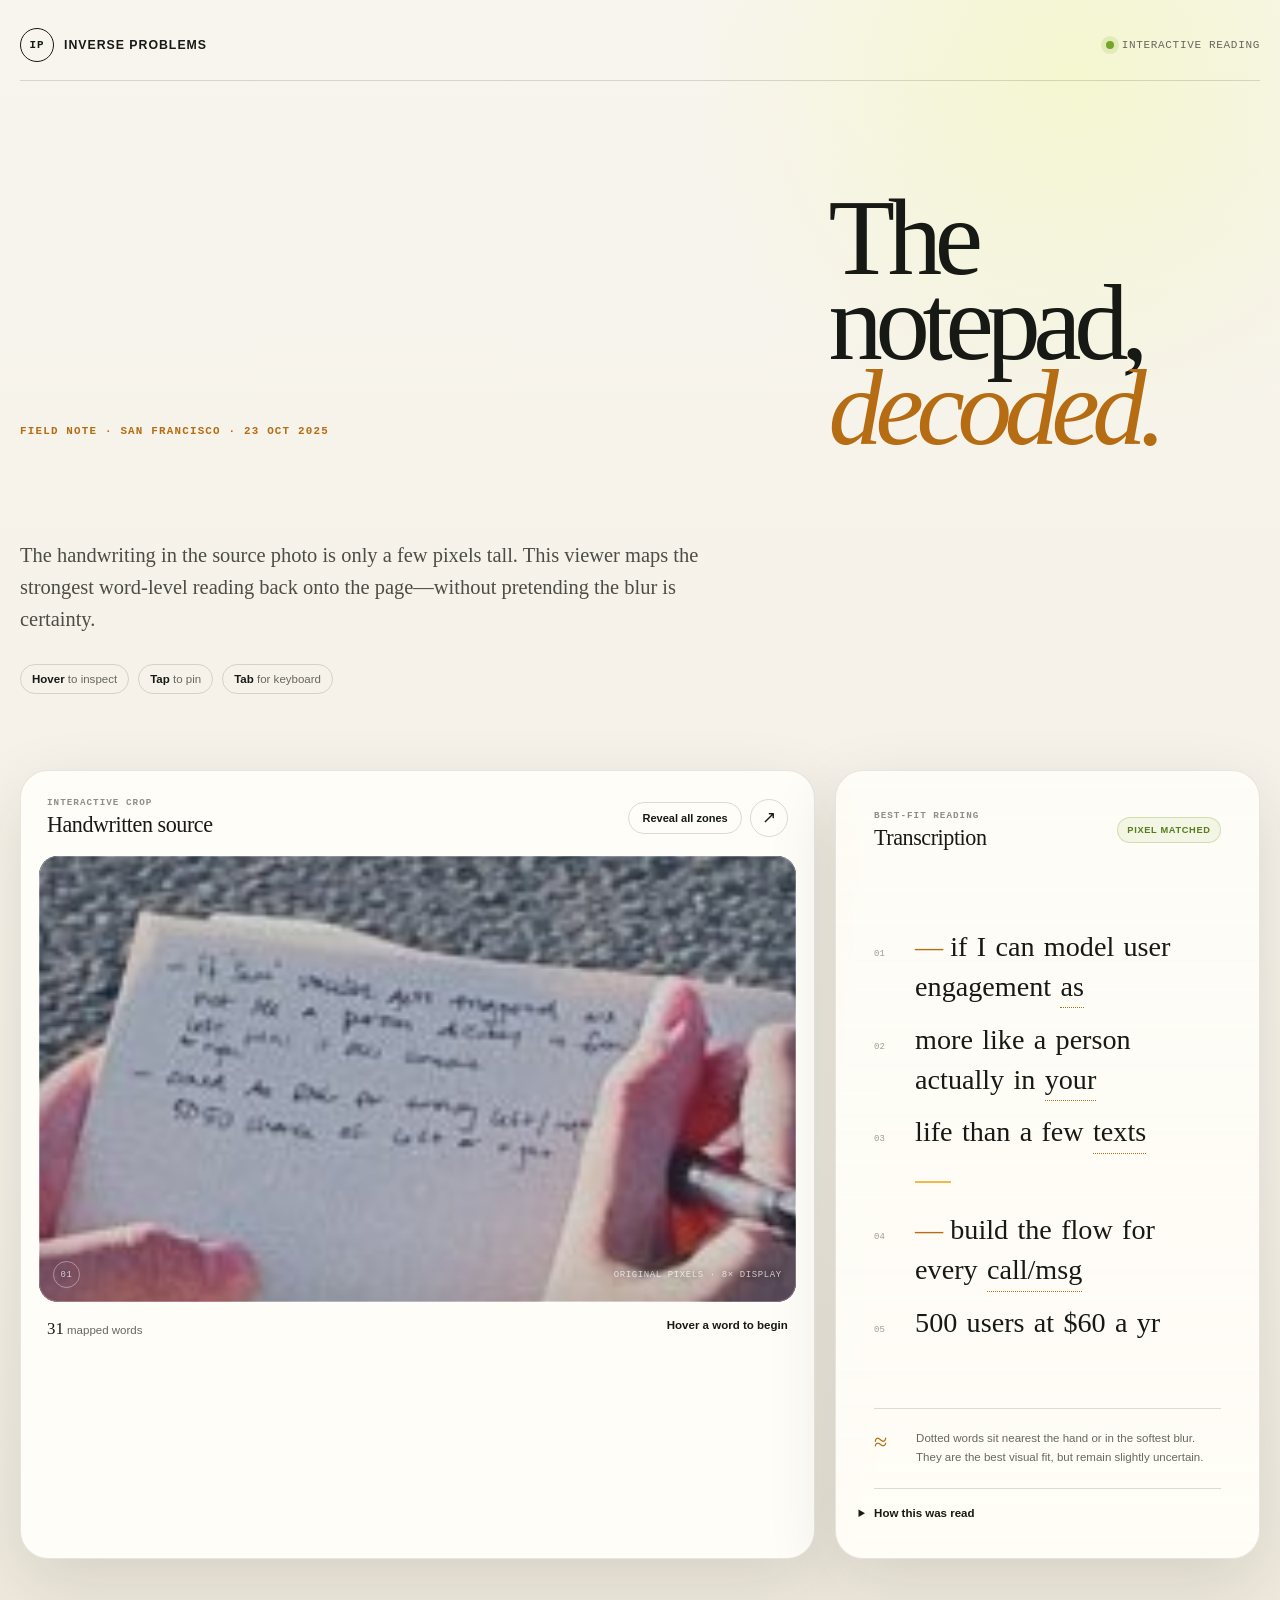
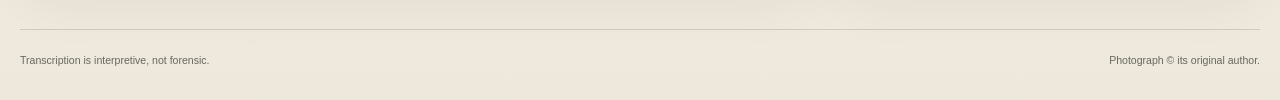
==== notepad-transcription/index.html @ 245bc633 "Add interactive notepad transcription" ====
<!DOCTYPE html>
<html lang="en">
  <head>
    <meta charset="utf-8">
    <meta name="viewport" content="width=device-width, initial-scale=1">
    <meta name="theme-color" content="#171915">
    <meta
      name="description"
      content="An interactive, word-by-word transcription of the handwritten notepad in Audrey Lo's October 23, 2025 photograph."
    >
    <link rel="canonical" href="https://yaroslavvb.github.io/inverse-problems/notepad-transcription/">
    <meta property="og:title" content="The notepad, decoded">
    <meta
      property="og:description"
      content="Hover or tap each handwritten word to inspect its best-fit transcription."
    >
    <meta property="og:type" content="website">
    <meta property="og:url" content="https://yaroslavvb.github.io/inverse-problems/notepad-transcription/">
    <meta
      property="og:image"
      content="https://yaroslavvb.github.io/inverse-problems/notepad-transcription/assets/og.png"
    >
    <meta name="twitter:card" content="summary_large_image">
    <meta name="twitter:title" content="The notepad, decoded">
    <meta
      name="twitter:description"
      content="A word-by-word interactive transcription of a tiny handwritten note."
    >
    <meta
      name="twitter:image"
      content="https://yaroslavvb.github.io/inverse-problems/notepad-transcription/assets/og.png"
    >
    <title>The notepad, decoded</title>
    <link rel="stylesheet" href="styles.css">
    <script src="app.js" defer></script>
  </head>
  <body>
    <a class="skip-link" href="#main-content">Skip to the transcription</a>

    <header class="site-header">
      <a class="brand" href="../" aria-label="Inverse Problems home">
        <span class="brand-mark" aria-hidden="true">IP</span>
        <span>Inverse Problems</span>
      </a>
      <div class="header-meta">
        <span class="live-dot" aria-hidden="true"></span>
        Interactive reading
      </div>
    </header>

    <main id="main-content">
      <section class="intro" aria-labelledby="page-title">
        <p class="eyebrow">Field note · San Francisco · 23 Oct 2025</p>
        <h1 id="page-title">The notepad,<br><em>decoded.</em></h1>
        <div class="intro-copy">
          <p>
            The handwriting in the source photo is only a few pixels tall. This viewer maps the
            strongest word-level reading back onto the page—without pretending the blur is certainty.
          </p>
          <div class="instructions" role="group" aria-label="How to use this page">
            <span><kbd>Hover</kbd> to inspect</span>
            <span><kbd>Tap</kbd> to pin</span>
            <span><kbd>Tab</kbd> for keyboard</span>
          </div>
        </div>
      </section>

      <section class="workspace" aria-label="Interactive photograph and transcription">
        <article class="viewer-card" aria-labelledby="viewer-title">
          <div class="card-toolbar">
            <div>
              <p class="micro-label">Interactive crop</p>
              <h2 id="viewer-title">Handwritten source</h2>
            </div>
            <div class="toolbar-actions">
              <button class="text-button" id="revealButton" type="button" aria-pressed="false">
                Reveal all zones
              </button>
              <button class="icon-button" id="sourceButton" type="button" aria-label="View the full source photograph">
                <span aria-hidden="true">↗</span>
              </button>
            </div>
          </div>

          <div class="note-frame" id="noteFrame">
            <svg
              id="noteSvg"
              viewBox="760 1420 190 112"
              role="img"
              aria-labelledby="noteTitle noteDescription"
              preserveAspectRatio="xMidYMid slice"
            >
              <title id="noteTitle">Close crop of handwritten notes held in two hands</title>
              <desc id="noteDescription">
                Hoverable regions align each handwritten word with a proposed transcription.
              </desc>
              <image href="assets/notepad.jpeg" x="0" y="0" width="1536" height="2048" />
              <g id="wordZones" aria-label="Mapped handwritten words"></g>
            </svg>

            <div class="hover-card" id="hoverCard" hidden>
              <span id="hoverLine">Line 01</span>
              <strong id="hoverWord">word</strong>
              <small id="hoverConfidence">High confidence</small>
            </div>

            <div class="image-caption" aria-hidden="true">
              <span>01</span>
              <span>Original pixels · 8× display</span>
            </div>
          </div>

          <div class="viewer-footer">
            <p>
              <span class="mapped-count" id="mappedCount">31</span>
              mapped words
            </p>
            <p class="active-readout" id="activeReadout" aria-live="polite">Hover a word to begin</p>
          </div>
        </article>

        <aside class="transcript-card" aria-labelledby="transcript-title">
          <div class="transcript-header">
            <div>
              <p class="micro-label">Best-fit reading</p>
              <h2 id="transcript-title">Transcription</h2>
            </div>
            <span class="confidence-pill">Pixel matched</span>
          </div>

          <div class="transcript" id="transcript" role="group" aria-label="Interactive transcript">
            <div class="transcript-line" data-line="1">
              <span class="line-number">01</span>
              <p></p>
            </div>
            <div class="transcript-line" data-line="2">
              <span class="line-number">02</span>
              <p></p>
            </div>
            <div class="transcript-line" data-line="3">
              <span class="line-number">03</span>
              <p></p>
            </div>
            <div class="transcript-break" aria-hidden="true"><span></span></div>
            <div class="transcript-line" data-line="4">
              <span class="line-number">04</span>
              <p></p>
            </div>
            <div class="transcript-line" data-line="5">
              <span class="line-number">05</span>
              <p></p>
            </div>
          </div>

          <div class="reading-note">
            <span class="note-symbol" aria-hidden="true">≈</span>
            <p>
              Dotted words sit nearest the hand or in the softest blur. They are the best visual fit,
              but remain slightly uncertain.
            </p>
          </div>

          <details class="method-note">
            <summary>How this was read</summary>
            <p>
              The original X image was checked at full resolution, then cropped, deskewed, isolated by
              color channel, and compared word by word. Enhancement clarified spacing—not missing pixels.
            </p>
          </details>
        </aside>
      </section>
    </main>

    <footer class="site-footer">
      <p>Transcription is interpretive, not forensic.</p>
      <p>Photograph © its original author.</p>
    </footer>

    <dialog class="source-dialog" id="sourceDialog" aria-labelledby="source-title">
      <div class="dialog-header">
        <div>
          <p class="micro-label">Source context</p>
          <h2 id="source-title">The full photograph</h2>
        </div>
        <button class="dialog-close" id="closeDialog" type="button" aria-label="Close full photograph">×</button>
      </div>
      <figure>
        <img src="assets/notepad.jpeg" alt="A person writing in a small notepad beside San Francisco Bay">
        <figcaption>The interactive area is the notepad near the lower center of the photograph.</figcaption>
      </figure>
    </dialog>

    <noscript>
      <div class="noscript-note">
        JavaScript is required for the hover mapping. The reading is: “if I can model user engagement as
        more like a person actually in your life than a few texts — build the flow for every call/msg —
        500 users at $60 a yr.”
      </div>
    </noscript>
  </body>
</html>
---- notepad-transcription/styles.css ----
:root {
  color-scheme: light;
  --ink: #171915;
  --muted: #66685f;
  --paper: #f4f0e7;
  --paper-deep: #e9e3d7;
  --card: #fffdf7;
  --acid: #e6ff59;
  --amber: #f2b84b;
  --amber-deep: #b56c12;
  --rule: rgba(23, 25, 21, 0.15);
  --shadow: 0 24px 70px rgba(36, 29, 18, 0.12);
}

* {
  box-sizing: border-box;
}

html {
  scroll-behavior: smooth;
}

body {
  margin: 0;
  min-width: 320px;
  background:
    radial-gradient(circle at 84% 4%, rgba(230, 255, 89, 0.2), transparent 24rem),
    linear-gradient(180deg, #f8f5ee 0%, var(--paper) 68%, #eee8dc 100%);
  color: var(--ink);
  font-family: "Avenir Next", Avenir, "Helvetica Neue", Arial, sans-serif;
  -webkit-font-smoothing: antialiased;
}

button,
summary,
a {
  -webkit-tap-highlight-color: transparent;
}

button {
  font: inherit;
}

.skip-link {
  position: fixed;
  z-index: 100;
  top: 1rem;
  left: 1rem;
  padding: 0.75rem 1rem;
  border-radius: 999px;
  background: var(--ink);
  color: white;
  transform: translateY(-160%);
  transition: transform 160ms ease;
}

.skip-link:focus {
  transform: translateY(0);
}

.site-header {
  width: min(1280px, calc(100% - 40px));
  margin: 0 auto;
  padding: 28px 0 18px;
  display: flex;
  align-items: center;
  justify-content: space-between;
  border-bottom: 1px solid var(--rule);
}

.brand {
  display: inline-flex;
  align-items: center;
  gap: 10px;
  color: inherit;
  font-size: 0.77rem;
  font-weight: 700;
  letter-spacing: 0.08em;
  text-decoration: none;
  text-transform: uppercase;
}

.brand-mark {
  width: 34px;
  height: 34px;
  display: grid;
  place-items: center;
  border: 1px solid var(--ink);
  border-radius: 50%;
  font-family: ui-monospace, SFMono-Regular, Menlo, monospace;
  font-size: 0.68rem;
}

.header-meta {
  display: flex;
  align-items: center;
  gap: 8px;
  color: var(--muted);
  font-family: ui-monospace, SFMono-Regular, Menlo, monospace;
  font-size: 0.69rem;
  letter-spacing: 0.06em;
  text-transform: uppercase;
}

.live-dot {
  width: 8px;
  height: 8px;
  border-radius: 50%;
  background: #77a527;
  box-shadow: 0 0 0 5px rgba(119, 165, 39, 0.14);
}

main {
  width: min(1280px, calc(100% - 40px));
  margin: 0 auto;
}

.intro {
  display: grid;
  grid-template-columns: minmax(0, 1.25fr) minmax(290px, 0.75fr);
  gap: clamp(32px, 7vw, 108px);
  align-items: end;
  padding: clamp(68px, 9vw, 132px) 0 clamp(48px, 6vw, 84px);
}

.eyebrow,
.micro-label {
  margin: 0 0 14px;
  color: var(--amber-deep);
  font-family: ui-monospace, SFMono-Regular, Menlo, monospace;
  font-size: 0.68rem;
  font-weight: 700;
  letter-spacing: 0.11em;
  text-transform: uppercase;
}

h1,
h2,
p {
  margin-top: 0;
}

h1 {
  margin-bottom: 0;
  font-family: Georgia, "Times New Roman", serif;
  font-size: clamp(3.65rem, 8.5vw, 8.2rem);
  font-weight: 400;
  letter-spacing: -0.068em;
  line-height: 0.78;
}

h1 em {
  color: var(--amber-deep);
  font-weight: 400;
}

.intro-copy > p {
  margin-bottom: 28px;
  color: #4c4d46;
  font-family: Georgia, "Times New Roman", serif;
  font-size: clamp(1.08rem, 1.6vw, 1.32rem);
  line-height: 1.55;
}

.instructions {
  display: flex;
  flex-wrap: wrap;
  gap: 9px;
}

.instructions span {
  padding: 8px 11px;
  border: 1px solid var(--rule);
  border-radius: 999px;
  color: var(--muted);
  font-size: 0.72rem;
}

kbd {
  color: var(--ink);
  font-family: inherit;
  font-weight: 700;
}

.workspace {
  display: grid;
  grid-template-columns: minmax(0, 1.42fr) minmax(330px, 0.76fr);
  gap: 20px;
  align-items: stretch;
}

.viewer-card,
.transcript-card {
  min-width: 0;
  overflow: hidden;
  border: 1px solid rgba(23, 25, 21, 0.1);
  border-radius: 28px;
  background: var(--card);
  box-shadow: var(--shadow);
}

.viewer-card {
  padding: 18px;
}

.card-toolbar,
.transcript-header,
.dialog-header {
  display: flex;
  align-items: center;
  justify-content: space-between;
  gap: 16px;
}

.card-toolbar {
  padding: 8px 8px 18px;
}

.micro-label {
  margin-bottom: 4px;
  color: #8e8f86;
  font-size: 0.58rem;
}

h2 {
  margin-bottom: 0;
  font-family: Georgia, "Times New Roman", serif;
  font-size: 1.38rem;
  font-weight: 400;
  letter-spacing: -0.02em;
}

.toolbar-actions {
  display: flex;
  align-items: center;
  gap: 8px;
}

.text-button,
.icon-button,
.dialog-close {
  border: 1px solid var(--rule);
  background: transparent;
  color: var(--ink);
  cursor: pointer;
  transition: background 150ms ease, color 150ms ease, border-color 150ms ease, transform 150ms ease;
}

.text-button {
  padding: 9px 13px;
  border-radius: 999px;
  font-size: 0.69rem;
  font-weight: 700;
}

.text-button[aria-pressed="true"],
.text-button:hover,
.text-button:focus-visible {
  border-color: var(--ink);
  background: var(--ink);
  color: white;
}

.icon-button,
.dialog-close {
  width: 38px;
  height: 38px;
  display: grid;
  place-items: center;
  border-radius: 50%;
  font-size: 1.08rem;
}

.icon-button:hover,
.icon-button:focus-visible,
.dialog-close:hover,
.dialog-close:focus-visible {
  border-color: var(--ink);
  transform: rotate(5deg);
}

.note-frame {
  position: relative;
  min-height: 400px;
  overflow: hidden;
  border-radius: 19px;
  background: #454b52;
  isolation: isolate;
}

.note-frame::after {
  content: "";
  position: absolute;
  z-index: 1;
  inset: 0;
  pointer-events: none;
  border: 1px solid rgba(255, 255, 255, 0.18);
  border-radius: inherit;
  box-shadow: inset 0 0 70px rgba(5, 9, 12, 0.17);
}

#noteSvg {
  width: 100%;
  height: 100%;
  min-height: 400px;
  display: block;
  touch-action: manipulation;
}

.word-group {
  cursor: help;
  outline: none;
}

.word-highlight {
  fill: rgba(230, 255, 89, 0);
  stroke: rgba(230, 255, 89, 0);
  stroke-width: 0.7;
  vector-effect: non-scaling-stroke;
  transition: fill 120ms ease, stroke 120ms ease;
}

.word-hit {
  fill: transparent;
  stroke: transparent;
  pointer-events: all;
}

.word-group:hover .word-highlight,
.word-group:focus .word-highlight,
.word-group.is-active .word-highlight {
  fill: rgba(230, 255, 89, 0.36);
  stroke: var(--acid);
}

#wordZones.is-revealed .word-highlight {
  fill: rgba(230, 255, 89, 0.12);
  stroke: rgba(230, 255, 89, 0.56);
}

#wordZones.is-revealed .word-group.is-active .word-highlight {
  fill: rgba(230, 255, 89, 0.4);
  stroke: var(--acid);
}

.hover-card {
  position: absolute;
  z-index: 5;
  width: max-content;
  max-width: min(220px, calc(100% - 24px));
  padding: 10px 13px 11px;
  border: 1px solid rgba(255, 255, 255, 0.16);
  border-radius: 12px;
  background: rgba(20, 22, 19, 0.94);
  color: white;
  box-shadow: 0 12px 34px rgba(0, 0, 0, 0.24);
  pointer-events: none;
  transform: translate(-50%, calc(-100% - 13px));
  backdrop-filter: blur(10px);
}

.hover-card::after {
  content: "";
  position: absolute;
  top: 100%;
  left: 50%;
  width: 8px;
  height: 8px;
  background: rgba(20, 22, 19, 0.94);
  transform: translate(-50%, -50%) rotate(45deg);
}

.hover-card span,
.hover-card small {
  display: block;
  color: rgba(255, 255, 255, 0.58);
  font-family: ui-monospace, SFMono-Regular, Menlo, monospace;
  font-size: 0.53rem;
  letter-spacing: 0.08em;
  text-transform: uppercase;
}

.hover-card strong {
  display: block;
  margin: 2px 0 3px;
  font-family: Georgia, "Times New Roman", serif;
  font-size: 1.26rem;
  font-weight: 400;
}

.image-caption {
  position: absolute;
  z-index: 3;
  right: 14px;
  bottom: 14px;
  left: 14px;
  display: flex;
  align-items: center;
  justify-content: space-between;
  color: rgba(255, 255, 255, 0.72);
  font-family: ui-monospace, SFMono-Regular, Menlo, monospace;
  font-size: 0.56rem;
  letter-spacing: 0.07em;
  text-transform: uppercase;
  text-shadow: 0 1px 8px rgba(0, 0, 0, 0.7);
}

.image-caption span:first-child {
  width: 27px;
  height: 27px;
  display: grid;
  place-items: center;
  border: 1px solid rgba(255, 255, 255, 0.38);
  border-radius: 50%;
}

.viewer-footer {
  display: flex;
  justify-content: space-between;
  gap: 20px;
  padding: 17px 8px 3px;
  color: var(--muted);
  font-size: 0.72rem;
}

.viewer-footer p {
  margin-bottom: 0;
}

.mapped-count {
  color: var(--ink);
  font-family: Georgia, "Times New Roman", serif;
  font-size: 1.05rem;
}

.active-readout {
  overflow: hidden;
  color: var(--ink);
  font-weight: 700;
  text-align: right;
  text-overflow: ellipsis;
  white-space: nowrap;
}

.transcript-card {
  padding: clamp(25px, 3vw, 40px);
  background:
    linear-gradient(rgba(255, 253, 247, 0.88), rgba(255, 253, 247, 0.97)),
    repeating-linear-gradient(0deg, transparent 0 25px, rgba(51, 72, 92, 0.08) 25px 26px);
}

.confidence-pill {
  padding: 7px 9px;
  border: 1px solid rgba(119, 165, 39, 0.28);
  border-radius: 999px;
  background: rgba(119, 165, 39, 0.08);
  color: #587b1c;
  font-size: 0.58rem;
  font-weight: 700;
  letter-spacing: 0.07em;
  text-transform: uppercase;
}

.transcript {
  margin-top: clamp(44px, 6vw, 78px);
}

.transcript-line {
  display: grid;
  grid-template-columns: 28px minmax(0, 1fr);
  gap: 13px;
  align-items: baseline;
}

.transcript-line + .transcript-line {
  margin-top: 13px;
}

.line-number {
  color: #9d9d93;
  font-family: ui-monospace, SFMono-Regular, Menlo, monospace;
  font-size: 0.56rem;
}

.transcript-line p {
  margin-bottom: 0;
  font-family: Georgia, "Times New Roman", serif;
  font-size: clamp(1.28rem, 2.2vw, 1.82rem);
  line-height: 1.34;
}

.transcript-line[data-line="1"] p::before,
.transcript-line[data-line="4"] p::before {
  content: "— ";
  color: var(--amber-deep);
}

.transcript-word {
  position: relative;
  margin: 0 0.08em 0.08em 0;
  padding: 0;
  border: 0;
  border-radius: 4px;
  background: linear-gradient(var(--acid), var(--acid)) no-repeat 0 92% / 0% 0.34em;
  color: var(--ink);
  cursor: help;
  font-family: inherit;
  font-size: inherit;
  line-height: inherit;
  transition: background-size 160ms ease, color 160ms ease;
}

.transcript-word:hover,
.transcript-word:focus-visible,
.transcript-word.is-active {
  outline: none;
  background-size: 100% 0.34em;
}

.transcript-word[data-confidence="medium"]::after {
  content: "";
  position: absolute;
  right: 0;
  bottom: -0.1em;
  left: 0;
  border-bottom: 1px dotted var(--amber-deep);
}

.transcript-break {
  display: grid;
  grid-template-columns: 28px minmax(0, 1fr);
  gap: 13px;
  margin: 28px 0;
}

.transcript-break::before {
  content: "";
}

.transcript-break span {
  width: 36px;
  border-top: 2px solid var(--amber);
}

.reading-note {
  margin-top: clamp(42px, 5vw, 68px);
  padding-top: 20px;
  display: grid;
  grid-template-columns: 30px 1fr;
  gap: 12px;
  border-top: 1px solid var(--rule);
}

.note-symbol {
  color: var(--amber-deep);
  font-family: Georgia, "Times New Roman", serif;
  font-size: 1.5rem;
}

.reading-note p,
.method-note p {
  margin-bottom: 0;
  color: var(--muted);
  font-size: 0.72rem;
  line-height: 1.6;
}

.method-note {
  margin-top: 22px;
  border-top: 1px solid var(--rule);
}

.method-note summary {
  padding: 18px 0 0;
  cursor: pointer;
  font-size: 0.72rem;
  font-weight: 700;
  list-style-position: outside;
}

.method-note p {
  padding: 12px 0 0 16px;
}

.site-footer {
  width: min(1280px, calc(100% - 40px));
  margin: 70px auto 0;
  padding: 24px 0 34px;
  display: flex;
  justify-content: space-between;
  gap: 20px;
  border-top: 1px solid var(--rule);
  color: var(--muted);
  font-size: 0.66rem;
}

.site-footer p {
  margin-bottom: 0;
}

.source-dialog {
  width: min(860px, calc(100% - 28px));
  max-height: 92vh;
  padding: 18px;
  overflow: auto;
  border: 0;
  border-radius: 24px;
  background: var(--card);
  color: var(--ink);
  box-shadow: 0 30px 120px rgba(0, 0, 0, 0.38);
}

.source-dialog::backdrop {
  background: rgba(18, 20, 18, 0.76);
  backdrop-filter: blur(8px);
}

.dialog-header {
  padding: 5px 4px 17px;
}

.dialog-close {
  font-size: 1.55rem;
}

.source-dialog figure {
  margin: 0;
}

.source-dialog img {
  width: 100%;
  max-height: 72vh;
  display: block;
  border-radius: 15px;
  object-fit: contain;
  background: #202523;
}

.source-dialog figcaption {
  padding: 12px 4px 2px;
  color: var(--muted);
  font-size: 0.67rem;
}

.noscript-note {
  position: fixed;
  right: 16px;
  bottom: 16px;
  left: 16px;
  z-index: 30;
  padding: 16px;
  border-radius: 14px;
  background: var(--ink);
  color: white;
  font-size: 0.8rem;
}

@media (max-width: 980px) {
  .intro {
    grid-template-columns: 1fr;
    gap: 38px;
  }

  .intro-copy {
    max-width: 640px;
  }

  .workspace {
    grid-template-columns: 1fr;
  }

  .transcript-card {
    min-height: auto;
  }

  .transcript {
    margin-top: 44px;
  }
}

@media (max-width: 620px) {
  .site-header,
  main,
  .site-footer {
    width: min(100% - 24px, 1280px);
  }

  .site-header {
    padding-top: 18px;
  }

  .header-meta {
    font-size: 0;
  }

  .intro {
    padding-top: 54px;
  }

  h1 {
    font-size: clamp(3.7rem, 21vw, 5.9rem);
  }

  .viewer-card {
    padding: 9px;
    border-radius: 21px;
  }

  .card-toolbar {
    align-items: flex-start;
    padding: 13px 8px 16px;
  }

  .text-button {
    max-width: 92px;
    line-height: 1.15;
  }

  .note-frame,
  #noteSvg {
    min-height: 330px;
  }

  .viewer-footer {
    padding-right: 10px;
    padding-left: 10px;
  }

  .active-readout {
    max-width: 55%;
  }

  .transcript-card {
    padding: 26px 21px 30px;
    border-radius: 21px;
  }

  .confidence-pill {
    display: none;
  }

  .transcript-line p {
    font-size: 1.38rem;
  }

  .site-footer {
    margin-top: 42px;
    flex-direction: column;
    gap: 5px;
  }
}

@media (prefers-reduced-motion: reduce) {
  *,
  *::before,
  *::after {
    scroll-behavior: auto !important;
    transition-duration: 0.01ms !important;
  }
}
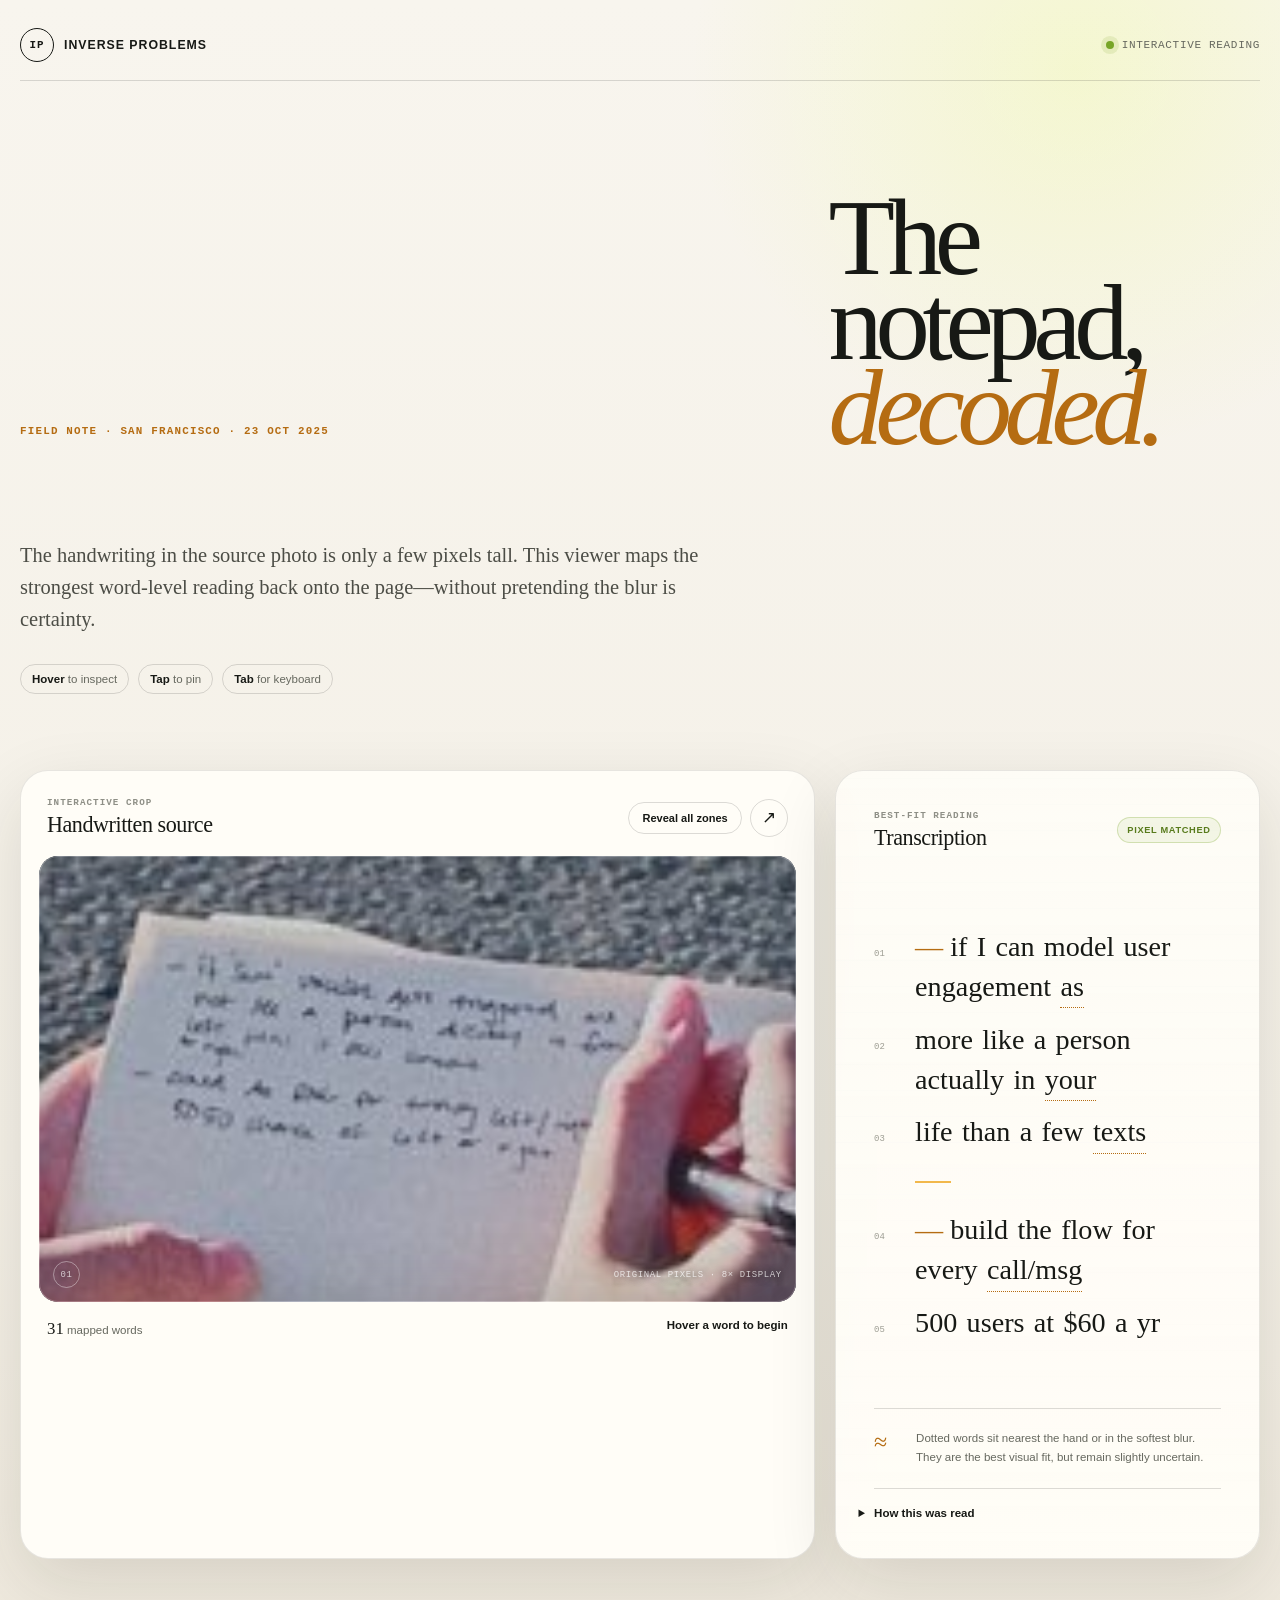
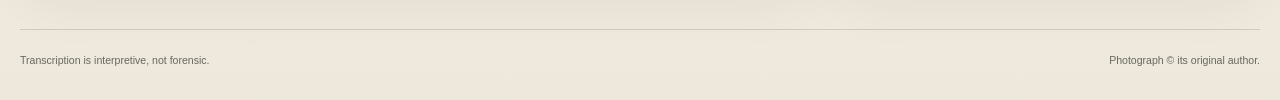
==== commit a1bfe3e8: "Align transcription boxes to handwriting" ====
--- a/notepad-transcription/index.html
+++ b/notepad-transcription/index.html
@@ -88,7 +88,7 @@
               viewBox="760 1420 190 112"
               role="img"
               aria-labelledby="noteTitle noteDescription"
-              preserveAspectRatio="xMidYMid slice"
+              preserveAspectRatio="xMidYMid meet"
             >
               <title id="noteTitle">Close crop of handwritten notes held in two hands</title>
               <desc id="noteDescription">
--- a/notepad-transcription/styles.css
+++ b/notepad-transcription/styles.css
@@ -281,7 +281,8 @@
 
 .note-frame {
   position: relative;
-  min-height: 400px;
+  aspect-ratio: 190 / 112;
+  min-height: 0;
   overflow: hidden;
   border-radius: 19px;
   background: #454b52;
@@ -302,7 +303,7 @@
 #noteSvg {
   width: 100%;
   height: 100%;
-  min-height: 400px;
+  min-height: 0;
   display: block;
   touch-action: manipulation;
 }
@@ -323,6 +324,8 @@
 .word-hit {
   fill: transparent;
   stroke: transparent;
+  stroke-width: 1.2px;
+  stroke-linejoin: round;
   pointer-events: all;
 }
 
@@ -716,11 +719,6 @@
     line-height: 1.15;
   }
 
-  .note-frame,
-  #noteSvg {
-    min-height: 330px;
-  }
-
   .viewer-footer {
     padding-right: 10px;
     padding-left: 10px;
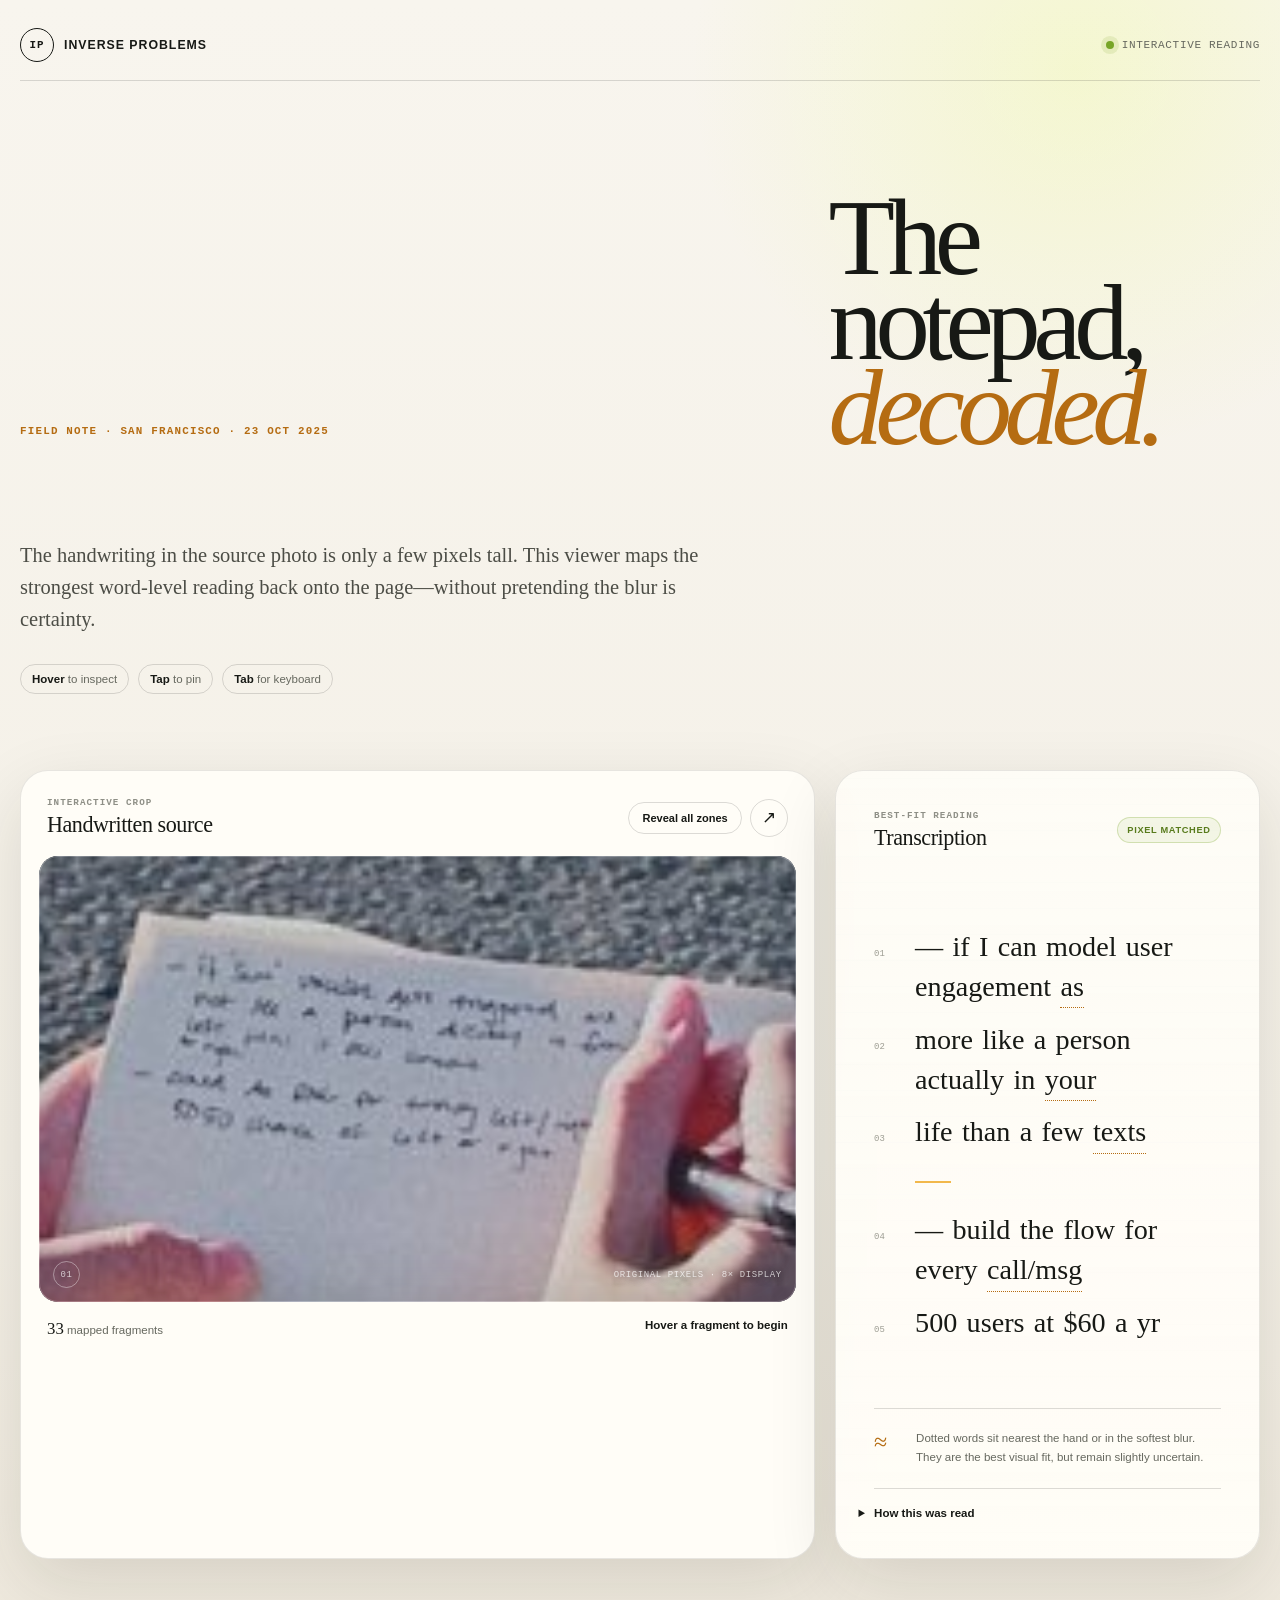
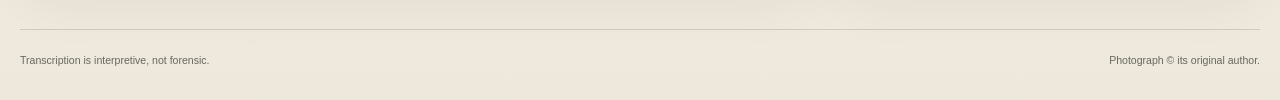
==== commit 5b4dbf27: "Map dash fragments to exact hover regions" ====
--- a/notepad-transcription/index.html
+++ b/notepad-transcription/index.html
@@ -92,10 +92,10 @@
             >
               <title id="noteTitle">Close crop of handwritten notes held in two hands</title>
               <desc id="noteDescription">
-                Hoverable regions align each handwritten word with a proposed transcription.
+                Hoverable regions align each handwritten fragment with a proposed transcription.
               </desc>
               <image href="assets/notepad.jpeg" x="0" y="0" width="1536" height="2048" />
-              <g id="wordZones" aria-label="Mapped handwritten words"></g>
+              <g id="wordZones" aria-label="Mapped handwritten fragments"></g>
             </svg>
 
             <div class="hover-card" id="hoverCard" hidden>
@@ -112,10 +112,10 @@
 
           <div class="viewer-footer">
             <p>
-              <span class="mapped-count" id="mappedCount">31</span>
-              mapped words
+              <span class="mapped-count" id="mappedCount">33</span>
+              mapped fragments
             </p>
-            <p class="active-readout" id="activeReadout" aria-live="polite">Hover a word to begin</p>
+            <p class="active-readout" id="activeReadout" aria-live="polite">Hover a fragment to begin</p>
           </div>
         </article>
 
@@ -192,7 +192,7 @@
 
     <noscript>
       <div class="noscript-note">
-        JavaScript is required for the hover mapping. The reading is: “if I can model user engagement as
+        JavaScript is required for the hover mapping. The reading is: “— if I can model user engagement as
         more like a person actually in your life than a few texts — build the flow for every call/msg —
         500 users at $60 a yr.”
       </div>
--- a/notepad-transcription/styles.css
+++ b/notepad-transcription/styles.css
@@ -318,15 +318,14 @@
   stroke: rgba(230, 255, 89, 0);
   stroke-width: 0.7;
   vector-effect: non-scaling-stroke;
+  pointer-events: none;
   transition: fill 120ms ease, stroke 120ms ease;
 }
 
 .word-hit {
   fill: transparent;
-  stroke: transparent;
-  stroke-width: 1.2px;
-  stroke-linejoin: round;
-  pointer-events: all;
+  stroke: none;
+  pointer-events: fill;
 }
 
 .word-group:hover .word-highlight,
@@ -492,12 +491,6 @@
   line-height: 1.34;
 }
 
-.transcript-line[data-line="1"] p::before,
-.transcript-line[data-line="4"] p::before {
-  content: "— ";
-  color: var(--amber-deep);
-}
-
 .transcript-word {
   position: relative;
   margin: 0 0.08em 0.08em 0;
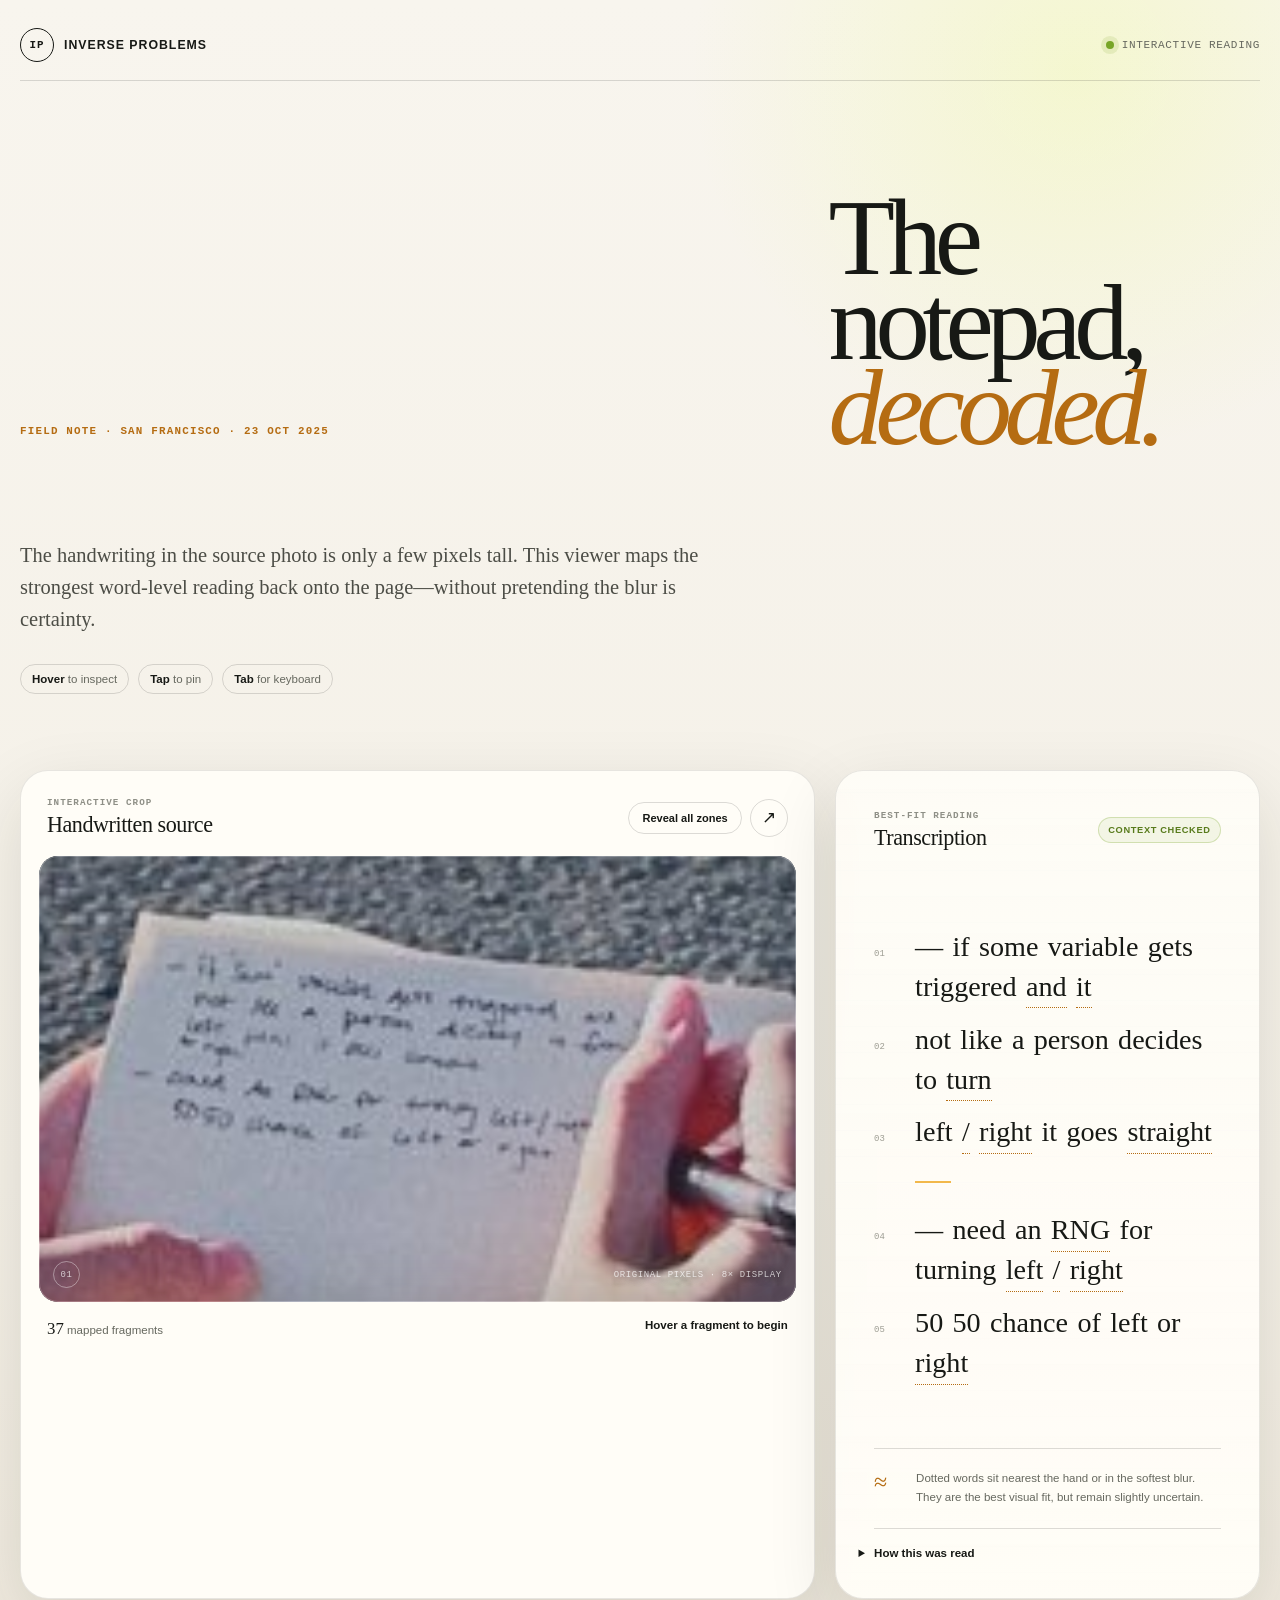
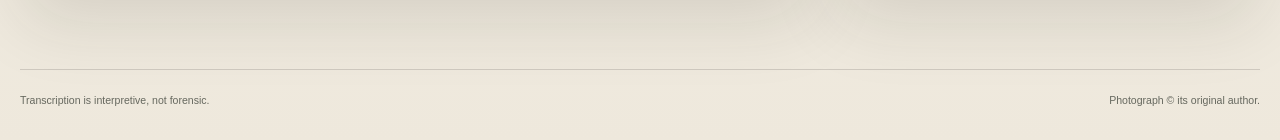
==== commit e5d95f43: "Replace transcription with turn logic reading" ====
--- a/notepad-transcription/index.html
+++ b/notepad-transcription/index.html
@@ -31,8 +31,8 @@
       content="https://yaroslavvb.github.io/inverse-problems/notepad-transcription/assets/og.png"
     >
     <title>The notepad, decoded</title>
-    <link rel="stylesheet" href="styles.css">
-    <script src="app.js" defer></script>
+    <link rel="stylesheet" href="styles.css?v=turn-reading">
+    <script src="app.js?v=turn-reading" defer></script>
   </head>
   <body>
     <a class="skip-link" href="#main-content">Skip to the transcription</a>
@@ -112,7 +112,7 @@
 
           <div class="viewer-footer">
             <p>
-              <span class="mapped-count" id="mappedCount">33</span>
+              <span class="mapped-count" id="mappedCount">37</span>
               mapped fragments
             </p>
             <p class="active-readout" id="activeReadout" aria-live="polite">Hover a fragment to begin</p>
@@ -125,7 +125,7 @@
               <p class="micro-label">Best-fit reading</p>
               <h2 id="transcript-title">Transcription</h2>
             </div>
-            <span class="confidence-pill">Pixel matched</span>
+            <span class="confidence-pill">Context checked</span>
           </div>
 
           <div class="transcript" id="transcript" role="group" aria-label="Interactive transcript">
@@ -163,8 +163,8 @@
           <details class="method-note">
             <summary>How this was read</summary>
             <p>
-              The original X image was checked at full resolution, then cropped, deskewed, isolated by
-              color channel, and compared word by word. Enhancement clarified spacing—not missing pixels.
+              The source pixels were deskewed and compared across color channels. Word gaps were then
+              checked against the turn/RNG context; no missing pixels were invented.
             </p>
           </details>
         </aside>
@@ -192,9 +192,9 @@
 
     <noscript>
       <div class="noscript-note">
-        JavaScript is required for the hover mapping. The reading is: “— if I can model user engagement as
-        more like a person actually in your life than a few texts — build the flow for every call/msg —
-        500 users at $60 a yr.”
+        JavaScript is required for the hover mapping. The reading is: “— if some variable gets triggered
+        and it / not like a person decides to turn / left / right it goes straight — need an RNG for
+        turning left / right — 50 50 chance of left or right.”
       </div>
     </noscript>
   </body>
